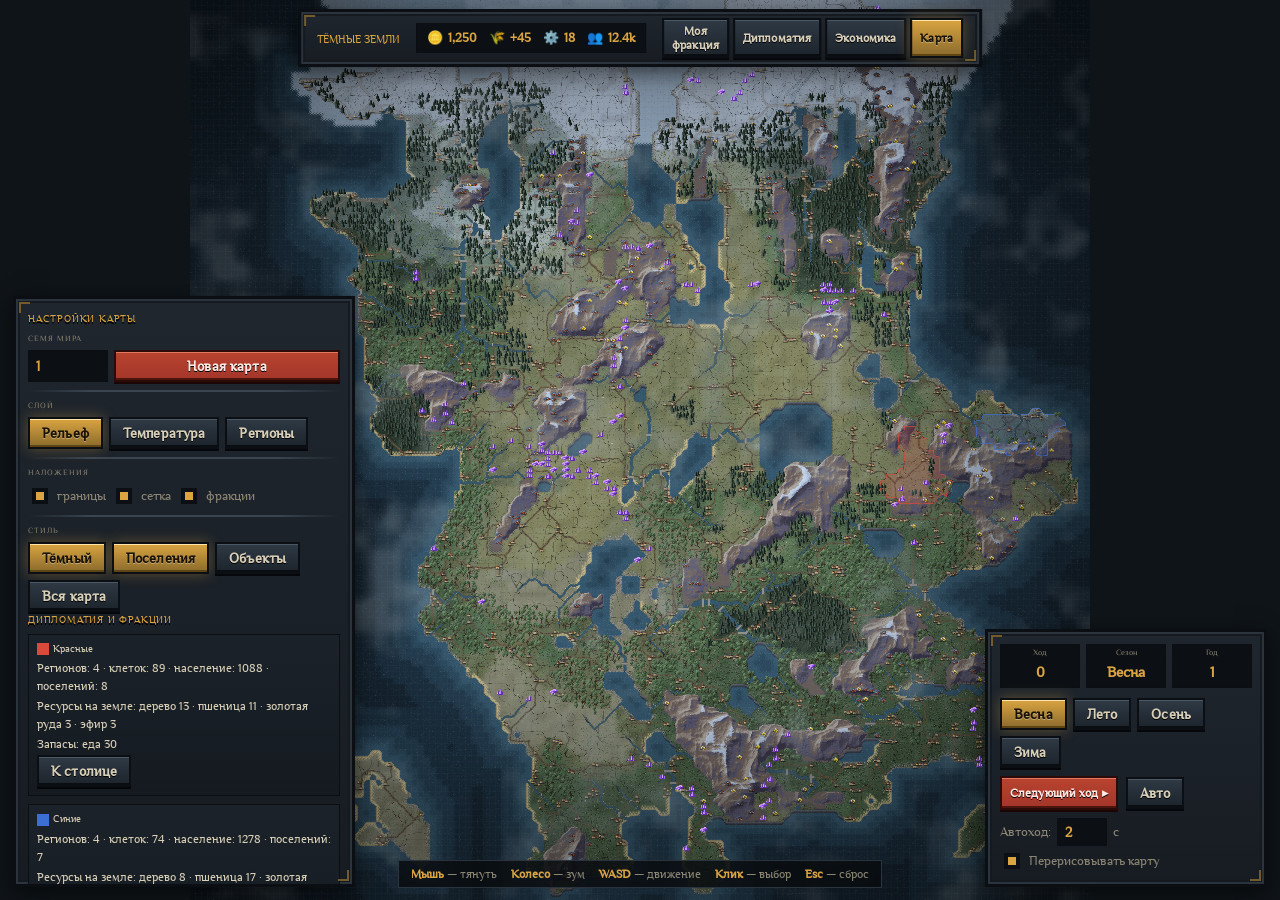
==== index.html @ 21c71eff "ui updates" ====
<!DOCTYPE html>
<html lang="ru">
<head>
<meta charset="utf-8">
<meta name="viewport" content="width=device-width, initial-scale=1">
<meta name="color-scheme" content="dark">
<title>Тёмные земли — генератор карты</title>

<link href="style.css" rel="stylesheet">
</head>
<body>

<!-- ===================== ЦЕНТРАЛЬНОЕ ИГРОВОЕ ПОЛЕ ===================== -->
<main class="board">
    <div class="viewport">
        <canvas id="map" tabindex="0" aria-label="Карта мира"></canvas>
        <div class="legend">
            <span><b>Мышь</b> — тянуть</span>
            <span><b>Колесо</b> — зум</span>
            <span><b>WASD</b> — движение</span>
            <span><b>Клик</b> — выбор</span>
            <span><b>Esc</b> — сброс</span>
        </div>
    </div>
</main>

<!-- ===================== ВЕРХНЯЯ ПАНЕЛЬ (ГОЛОВА) ===================== -->
<header class="topbar frame">
    <div class="brand">
        <h1>Тёмные Земли</h1>
    </div>

    <!-- Ресурсы (заглушка) -->
    <div class="resources-bar">
        <div class="res-item" title="Золото"><span class="icon">🪙</span><span class="val">1,250</span></div>
        <div class="res-item" title="Еда"><span class="icon">🌾</span><span class="val">+45</span></div>
        <div class="res-item" title="Производство"><span class="icon">⚙️</span><span class="val">18</span></div>
        <div class="res-item" title="Население"><span class="icon">👥</span><span class="val">12.4k</span></div>
    </div>

    <!-- Кнопки вызова окон -->
    <div class="nav-buttons">
        <button id="btn-my-faction">Моя фракция</button>
        <button id="btn-diplomacy">Дипломатия</button>
        <button id="btn-economy">Экономика</button>
        <button id="btn-map-settings" aria-pressed="true">Карта</button>
        <button id="btn-region" hidden>Регион</button>
    </div>
</header>

<!-- ===================== ЛЕВАЯ НИЖНЯЯ ПАНЕЛЬ: ДИНАМИЧЕСКИЕ ОКНА ===================== -->
<aside class="bottom-left-hud frame">
    <div class="window-content scroll">
        
        <!-- 1. Настройки Карты -->
        <section id="win-map-settings">
            <h2 class="panel-title">Настройки Карты</h2>
            <div class="group">
                <span class="label">Семя мира</span>
                <input id="seed" type="number" value="1" aria-label="Семя мира">
                <button id="generate" class="primary grow">Новая карта</button>
            </div>
            <div class="hr"></div>
            <div class="group">
                <span class="label">Слой</span>
                <button data-view="terrain" aria-pressed="true">Рельеф</button>
                <button data-view="temperature" aria-pressed="false">Температура</button>
                <button data-view="regions" aria-pressed="false">Регионы</button>
            </div>
            <div class="hr"></div>
            <div class="group">
                <span class="label">Наложения</span>
                <label><input type="checkbox" id="borders" checked>границы</label>
                <label><input type="checkbox" id="grid" checked>сетка</label>
                <label><input type="checkbox" id="factions-toggle" checked>фракции</label>
            </div>
            <div class="hr"></div>
            <div class="group">
                <span class="label">Стиль</span>
                <button id="mood" aria-pressed="true">Тёмный</button>
                <button id="settlements" aria-pressed="true">Поселения</button>
                <button id="demo-objects" aria-pressed="false">Объекты</button>
            </div>
            <div class="row" style="margin-top: 6px;">
                <button id="fit" class="grow">Вся карта</button>
            </div>
        </section>

        <!-- 2. Дипломатия и Фракции -->
        <section id="factions-panel" hidden>
            <h2 class="panel-title">Дипломатия и Фракции</h2>
            <div id="factions" aria-label="Фракции"></div>
        </section>

        <!-- 3. Моя Фракция (Заглушка) -->
        <section id="win-my-faction" hidden>
            <h2 class="panel-title">Моя Фракция</h2>
            <div class="placeholder-box">
                <p><b>Королевство Ворн</b></p>
                <p>Правитель: Лорд Морган</p>
                <p>Стабильность: 85%</p>
                <p>Военная мощь: 1,420</p>
            </div>
        </section>

        <!-- 4. Экономика (Заглушка) -->
        <section id="win-economy" hidden>
            <h2 class="panel-title">Экономика</h2>
            <div class="placeholder-box">
                <p>Налоги: 12% (+140g)</p>
                <p>Содержание армии: -80g</p>
                <p>Торговые пути: 3 / 5</p>
                <p>Чистый доход: +60g / ход</p>
            </div>
        </section>

        <!-- 5. Детали Выбранного Региона -->
        <section id="win-region" hidden>
            <div id="selection" class="selection" hidden></div>
            <div id="owner-controls" class="group" hidden style="margin-top: 6px;"></div>
        </section>

    </div>
</aside>

<!-- ===================== ПРАВАЯ НИЖНЯЯ ПАНЕЛЬ: УПРАВЛЕНИЕ ХОДОМ ===================== -->
<aside class="bottom-right-hud frame">
    <span id="turn-status" hidden aria-live="polite">Ход 0</span>
    
    <div class="clock-display" role="group" aria-label="Время игры">
        <div class="chip"><span class="k">Ход</span><span class="v" id="chip-turn">0</span></div>
        <div class="chip"><span class="k">Сезон</span><span class="v" id="chip-season">Лето</span></div>
        <div class="chip"><span class="k">Год</span><span class="v" id="chip-year">1</span></div>
    </div>

    <div class="group" role="group" aria-label="Перейти к сезону" style="margin-bottom: 8px;">
        <button data-season="spring" aria-pressed="false">Весна</button>
        <button data-season="summer" aria-pressed="true">Лето</button>
        <button data-season="autumn" aria-pressed="false">Осень</button>
        <button data-season="winter" aria-pressed="false">Зима</button>
    </div>

    <div class="row" style="margin-bottom: 8px;">
        <button id="next-turn" class="primary grow" style="font-size: 12px; padding: 8px;">Следующий ход ▸</button>
        <button id="auto-turns" aria-pressed="false">Авто</button>
    </div>

    <div class="row" style="font-size: 12px;">
        <label>Автоход: <input id="auto-interval" type="number" value="2" min="0.2" step="0.2"> с</label>
    </div>
    <div class="row" style="font-size: 12px; margin-top: 4px;">
        <label><input type="checkbox" id="repaint-each-turn" checked>Перерисовывать карту</label>
    </div>
</aside>

<!-- ===================== СКРИПТЫ ИГРЫ ===================== -->
<script src="map-generator.js"></script>
<script src="seasons.js"></script>
<script src="map-painter.js"></script>
<script src="sprite-renderer.js"></script>
<script src="sprite-examples.js"></script>
<script src="map-renderer.js"></script>
<script src="faction-manager.js"></script>
<script src="turn-manager.js"></script>
<script src="economy-manager.js"></script>
<script src="ui-renderer.js"></script>
<script src="main.js"></script>

<!-- ===================== МЕНЕДЖЕР ДИНАМИЧЕСКИХ ОКОН ===================== -->
<script>
document.addEventListener('DOMContentLoaded', () => {
    const windows = {
        'btn-map-settings': document.getElementById('win-map-settings'),
        'btn-diplomacy': document.getElementById('factions-panel'),
        'btn-my-faction': document.getElementById('win-my-faction'),
        'btn-economy': document.getElementById('win-economy'),
        'btn-region': document.getElementById('win-region')
    };

    const buttons = document.querySelectorAll('.nav-buttons button');

    function openWindow(activeBtnId) {
        Object.keys(windows).forEach(btnId => {
            const win = windows[btnId];
            const btn = document.getElementById(btnId);
            if (win) {
                if (btnId === activeBtnId) {
                    win.removeAttribute('hidden');
                    if (btn) btn.setAttribute('aria-pressed', 'true');
                } else {
                    win.setAttribute('hidden', '');
                    if (btn) btn.setAttribute('aria-pressed', 'false');
                }
            }
        });
    }

    buttons.forEach(btn => {
        btn.addEventListener('click', () => {
            openWindow(btn.id);
        });
    });

    // Автоматическое переключение на окно региона при выборе клетки на карте
    const selectionDiv = document.getElementById('selection');
    if (selectionDiv) {
        const observer = new MutationObserver(() => {
            if (!selectionDiv.hasAttribute('hidden') && selectionDiv.innerText.trim() !== '') {
                const btnRegion = document.getElementById('btn-region');
                btnRegion.removeAttribute('hidden');
                openWindow('btn-region');
            }
        });
        observer.observe(selectionDiv, { attributes: true, childList: true, subtree: true });
    }
});
</script>
</body>
</html>
---- style.css ----
/* ============================================================
   ПЕРЕМЕННЫЕ И ОСНОВА
   ============================================================ */
   :root {
    --void: #07090c;
    --panel: #171c22;
    --panel-2: #1f262e;
    --panel-3: #262f38;
    --edge: #3b4753;
    --edge-dark: #0b0e12;
    --ink: #d8cfb8;
    --ink-dim: #8b8574;
    --gold: #d9a441;
    --gold-dim: #8a6a2c;
    --gold-glow: rgba(217, 164, 65, .35);
    --blood: #a3352a;
    --moss: #6f8a4a;
    --ether: #9b6dd6;
    --font-pixel: 'philosopher', 'Courier New', monospace;
    --font-text: 'philosopher', 'Trebuchet MS', Verdana, sans-serif;
}
@font-face {
    font-family: 'philosopher';
    src: url('font/philosopher.regular.ttf') format('truetype');
    font-weight: normal;
    font-style: normal;
}

* { box-sizing: border-box; }
[hidden] { display: none !important; }

html, body { 
    height: 100%; 
    width: 100%;
    margin: 0;
    overflow: hidden;
    background: var(--void);
    color: var(--ink);
    font: 16px/1.5 var(--font-text);
    -webkit-font-smoothing: antialiased;
}

/* ============================================================
   РАМКИ И ПАНЕЛИ
   ============================================================ */
.frame {
    position: relative;
    z-index: 10;
    background: linear-gradient(180deg, var(--panel-2), var(--panel));
    border: 2px solid var(--edge-dark);
    box-shadow:
        inset 0 0 0 2px #2b333c,
        inset 0 0 0 4px #141a20,
        inset 0 1px 0 0 #46535f,
        inset 0 -2px 0 0 #05070a,
        0 0 0 1px var(--edge-dark),
        0 6px 22px rgba(0, 0, 0, .6);
}
.frame::before, .frame::after {
    content: '';
    position: absolute;
    width: 9px; height: 9px;
    pointer-events: none;
    border: 2px solid var(--gold-dim);
    opacity: .8;
}
.frame::before { top: 3px; left: 3px; border-right: 0; border-bottom: 0; }
.frame::after { bottom: 3px; right: 3px; border-left: 0; border-top: 0; }

.panel-title {
    margin: 0 0 8px 0;
    font: 10px/1.4 var(--font-pixel);
    letter-spacing: .08em;
    text-transform: uppercase;
    color: var(--gold);
    text-shadow: 0 2px 0 #000;
}

/* ============================================================
   КНОПКИ И ЭЛЕМЕНТЫ ВВОДА
   ============================================================ */
button, input, select { font-family: var(--font-text); color: var(--ink); }

button {
    font-size: 14px;
    font-weight: 600;
    letter-spacing: .01em;
    background: linear-gradient(180deg, #2f3a45, #1c232b);
    border: 2px solid var(--edge-dark);
    box-shadow: inset 0 1px 0 0 #4b5866, inset 0 -2px 0 0 #0a0d11, 0 2px 0 #05070a;
    padding: 6px 12px;
    cursor: pointer;
    transition: background .12s, color .12s, transform .04s;
    text-shadow: 0 1px 0 #000;
}
button:hover { background: linear-gradient(180deg, #3a4653, #232c35); }
button:active { transform: translateY(1px); }
button[aria-pressed=true] {
    background: linear-gradient(180deg, var(--gold), var(--gold-dim));
    color: #1a1206;
    text-shadow: 0 1px 0 rgba(255, 255, 255, .35);
    box-shadow: inset 0 1px 0 0 #ffe6a8, inset 0 -2px 0 0 #5c4415, 0 0 14px var(--gold-glow);
}
button.primary {
    background: linear-gradient(180deg, #b8442f, var(--blood));
    color: #ffe9e2;
    border-color: #2a0b07;
    box-shadow: inset 0 1px 0 0 #e07a62, inset 0 -2px 0 0 #4d150e, 0 2px 0 #1a0604;
}
button.primary:hover { background: linear-gradient(180deg, #c9503a, #b03a2d); }

input[type=number] {
    width: 80px;
    font-size: 14px;
    background: #0c1014;
    border: 2px solid var(--edge-dark);
    padding: 4px 6px;
    color: var(--gold);
    font-weight: 600;
}
input#auto-interval { width: 50px; }

input[type=checkbox] {
    appearance: none;
    width: 16px; height: 16px;
    background: #0c1014;
    border: 2px solid var(--edge-dark);
    display: grid;
    place-content: center;
    cursor: pointer;
}
input[type=checkbox]::after {
    content: ''; width: 8px; height: 8px;
    background: var(--gold);
    transform: scale(0);
    transition: transform .1s;
}
input[type=checkbox]:checked::after { transform: scale(1); }

label {
    color: var(--ink-dim);
    display: inline-flex;
    gap: 6px;
    align-items: center;
    font-size: 13px;
    cursor: pointer;
    user-select: none;
}

.group { display: flex; flex-wrap: wrap; gap: 6px; }
.group .label {
    flex-basis: 100%;
    font: 8px/1.4 var(--font-pixel);
    color: var(--ink-dim);
    letter-spacing: .12em;
    text-transform: uppercase;
}
.group .grow { flex: 1; }
.row { display: flex; gap: 8px; align-items: center; }
.hr { height: 2px; margin: 8px 0; background: linear-gradient(90deg, transparent, #3a4550 20%, #3a4550 80%, transparent); }

/* Скроллбар */
.scroll { scrollbar-width: thin; scrollbar-color: var(--gold-dim) transparent; }
.scroll::-webkit-scrollbar { width: 6px; }
.scroll::-webkit-scrollbar-track { background: #0b0e12; }
.scroll::-webkit-scrollbar-thumb { background: #3a4550; }

/* ============================================================
   ПОЛНОЭКРАННАЯ КАРТА
   ============================================================ */
.board {
    position: absolute;
    top: 0; left: 0; right: 0; bottom: 0;
    z-index: 1;
}
.viewport { width: 100%; height: 100%; }
#map {
    display: block;
    width: 100%; height: 100%;
    cursor: grab;
    touch-action: none;
    background: #0a0d11;
    image-rendering: pixelated;
}
#map.dragging { cursor: grabbing; }

.legend {
    position: absolute;
    bottom: 12px; left: 50%;
    transform: translateX(-50%);
    display: flex; gap: 14px;
    padding: 4px 12px;
    font-size: 12px;
    color: var(--ink-dim);
    background: rgba(9, 12, 16, .85);
    border: 1px solid #2b333c;
    pointer-events: none;
    z-index: 5;
}
.legend b { color: var(--gold); }

/* ============================================================
   ШАПКА (ВЕРХНЯЯ ПАНЕЛЬ ПО ЦЕНТРУ)
   ============================================================ */
.topbar {
    position: absolute;
    top: 10px; left: 50%;
    transform: translateX(-50%);
    display: flex;
    align-items: center;
    gap: 16px;
    padding: 6px 16px;
    z-index: 10;
}
.brand h1 {
    margin: 0;
    font: 11px/1 var(--font-pixel);
    color: var(--gold);
    text-transform: uppercase;
    white-space: nowrap;
}

/* Ресурсы */
.resources-bar {
    display: flex;
    gap: 12px;
    padding: 4px 10px;
    background: #0c1014;
    border: 1px solid var(--edge-dark);
}
.res-item {
    display: flex;
    align-items: center;
    gap: 5px;
    font-size: 13px;
    font-weight: bold;
}
.res-item .val { color: var(--gold); }

.nav-buttons { display: flex; gap: 4px; }
.nav-buttons button { font-size: 12px; padding: 4px 8px; }

/* ============================================================
   ПРАВЫЙ НИЖНИЙ УГОЛ: УПРАВЛЕНИЕ ВРЕМЕНЕМ И ХОДАМИ
   ============================================================ */
.bottom-right-hud {
    position: absolute;
    right: 14px; bottom: 14px;
    width: 280px;
    padding: 12px;
    z-index: 10;
}
.clock-display {
    display: flex;
    gap: 6px;
    margin-bottom: 10px;
}
.clock-display .chip {
    flex: 1;
    display: flex;
    flex-direction: column;
    align-items: center;
    padding: 4px;
    background: #0c1014;
    border: 1px solid var(--edge-dark);
}
.clock-display .chip .k { font: 8px/1 var(--font-pixel); color: var(--ink-dim); margin-bottom: 4px; }
.clock-display .chip .v { font-size: 15px; font-weight: bold; color: var(--gold); }

#turn-status {
    position: absolute;
    top: -30px; right: 0;
    font-size: 12px;
    color: #ffb4a6;
    background: rgba(60, 14, 10, .95);
    padding: 2px 8px;
    border: 1px solid #5c1a12;
}

/* ============================================================
   ЛЕВЫЙ НИЖНИЙ УГОЛ: ДИНАМИЧЕСКИЕ ОКНА И ДЕТАЛИ РЕГИОНА
   ============================================================ */
.bottom-left-hud {
    position: absolute;
    left: 14px; bottom: 14px;
    width: 340px;
    z-index: 10;
}
.window-content {
    max-height: 65vh;
    overflow-y: auto;
    padding: 12px;
}

/* ============================================================
   СТИЛИ ДЛЯ КАРТОЧЕК ВЫБРАННОГО РЕГИОНА И КЛЕТКИ
   ============================================================ */

/* Контейнер выделения */
.selection {
    padding: 0 !important;
    background: transparent !important;
    border: none !important;
    box-shadow: none !important;
}
.selection::before {
    display: none !important; /* Убираем стандартную надпись "ВЫБРАННЫЙ РЕГИОН" */
}

/* Карточка отдельной клетки */
.tile-card {
    background: #12161b;
    border: 1px solid var(--edge-dark);
    padding: 8px 10px;
    margin-bottom: 8px;
    box-shadow: inset 0 1px 0 rgba(255,255,255,0.05);
}
.tile-card-header {
    display: flex;
    justify-content: space-between;
    align-items: center;
    margin-bottom: 6px;
    font-size: 12px;
}
.tile-coords {
    font-weight: bold;
    color: var(--gold);
    text-transform: capitalize;
}
.tile-kind {
    color: var(--ink-dim);
    font-size: 11px;
}
.tile-stats-grid {
    display: flex;
    flex-wrap: wrap;
    gap: 6px 12px;
    font-size: 12px;
}
.stat-item .stat-label {
    color: var(--ink-dim);
    margin-right: 4px;
}
.stat-item .stat-val {
    color: var(--ink);
}
.stat-item .stat-val.highlight {
    color: var(--gold);
    font-weight: 600;
}

.region-card {
    margin-bottom: 8px;
    padding-top: 160px;
}

.region-card-header {
    display: flex;
    flex-direction: column;
    gap: 6px;
    margin-top: 8px;
    padding-bottom: 6px;
    border-bottom: 1px solid #2d3742;
}

.region-title-row {
    display: flex;
    justify-content: space-between;
    align-items: center;
}

.region-id {
    background: var(--panel);
    font-size: 11px;
    padding: 2px 6px;
    border-radius: 2px;
    border: 1px solid var(--edge);
    box-shadow: 0 2px 4px rgba(0,0,0,0.8);
}
/* Баннер региона с динамической картинкой */
.region-banner {
    position: absolute;
    height: 172px;
    background-size: cover;
    background-position: center;
    display: flex;
    align-items: flex-end;
    justify-content: space-between;
    padding: 8px;
    top: 0;
    left: 0;
    width: 100%;
    z-index: -1;
    box-shadow: inset 0px 0px 0px 2px #2b333c;
}

.region-banner-overlay {
    position: absolute;
    top: 0; left: 0; right: 0; bottom: 0;
    /*background: linear-gradient(180deg, rgba(7,9,12,0.2) 0%, rgba(7,9,12,0.85) 100%);*/
    pointer-events: none;
}

.region-banner .biome-badge {
    position: relative;
    z-index: 2;
    box-shadow: 0 2px 4px rgba(0,0,0,0.8);
}
/* Бейджи биомов для шапки */
.biome-badge {
    font-size: 11px;
    padding: 2px 6px;
    border-radius: 2px;
    background: #28323c;
    color: var(--ink);
    border: 1px solid var(--edge);
}
.biome-tundra { background: #3b5066; color: #d0e4f7; }
.biome-taiga { background: #1c3b2b; color: #a3e0be; }
.biome-plains { background: #334d28; color: #c4f0b2; }
.biome-steppe { background: #5c522e; color: #f2e29d; }
.biome-desert { background: #614322; color: #f5cf95; }
.biome-savanna { background: #524727; color: #e6d396; }

/* Принадлежность фракции */
.owner-badge {
    display: inline-block;
    padding: 2px 8px;
    font-size: 12px;
    font-weight: bold;
    background: rgba(0,0,0,0.4);
    border: 1px solid;
}
.owner-neutral {
    font-size: 12px;
    color: var(--ink-dim);
    font-style: italic;
}
.owner-partial {
    font-size: 11px;
    color: #e0a353;
}

/* Секции внутри карточки */
.region-resources-section, .region-details-section {
    margin-top: 8px;
    padding-top: 6px;
    border-top: 1px dashed #2d3742;
}

.section-subtitle {
    font: 8px/1 var(--font-pixel);
    color: var(--ink-dim);
    letter-spacing: .08em;
    text-transform: uppercase;
    margin-bottom: 6px;
}

/* Сетка фиксированных ресурсов наверх */
.region-stats-grid {
    display: grid;
    grid-template-columns: repeat(4, 1fr);
    gap: 4px;
}

.stat-box {
    background: #0c1014;
    border: 1px solid var(--edge-dark);
    padding: 5px 2px;
    text-align: center;
}

.stat-box .stat-num {
    display: block;
    font-size: 13px;
    font-weight: bold;
    color: var(--gold);
}
.stat-box .stat-num span {
    font-size: 15px;
    vertical-align: central;
}

.stat-box .stat-sub {
    display: block;
    font-size: 10px;
    color: var(--ink-dim);
    margin-top: 2px;
}

/* Детали территории внизу */
.region-meta-info {
    display: flex;
    flex-wrap: wrap;
    gap: 6px 12px;
    font-size: 12px;
    color: var(--ink-dim);
}

.region-meta-info span {
    color: var(--ink);
}

.feature-tag {
    font-size: 11px;
    background: #122438;
    color: #82b3e8;
    border: 1px solid #23456b;
    padding: 2px 6px;
}

/* ФРАКЦИИ И ДИПЛОМАТИЯ */
#factions { display: flex; flex-direction: column; gap: 8px; }
.faction {
    padding: 8px;
    background: linear-gradient(180deg, #1b2229, #141a20);
    border: 1px solid var(--edge-dark);
}
.faction h2 { margin: 0 0 4px; font: 10px/1 var(--font-pixel); }
.faction p { margin: 2px 0; font-size: 12px; }
.swatch { width: 12px; height: 12px; display: inline-block; vertical-align: middle; margin-right: 4px; }

/* ЗАГЛУШКИ ДЛЯ ОКОН */
.placeholder-box {
    padding: 12px;
    background: #0c1014;
    border: 1px dashed var(--edge);
    text-align: center;
    color: var(--ink-dim);
    font-size: 13px;
}
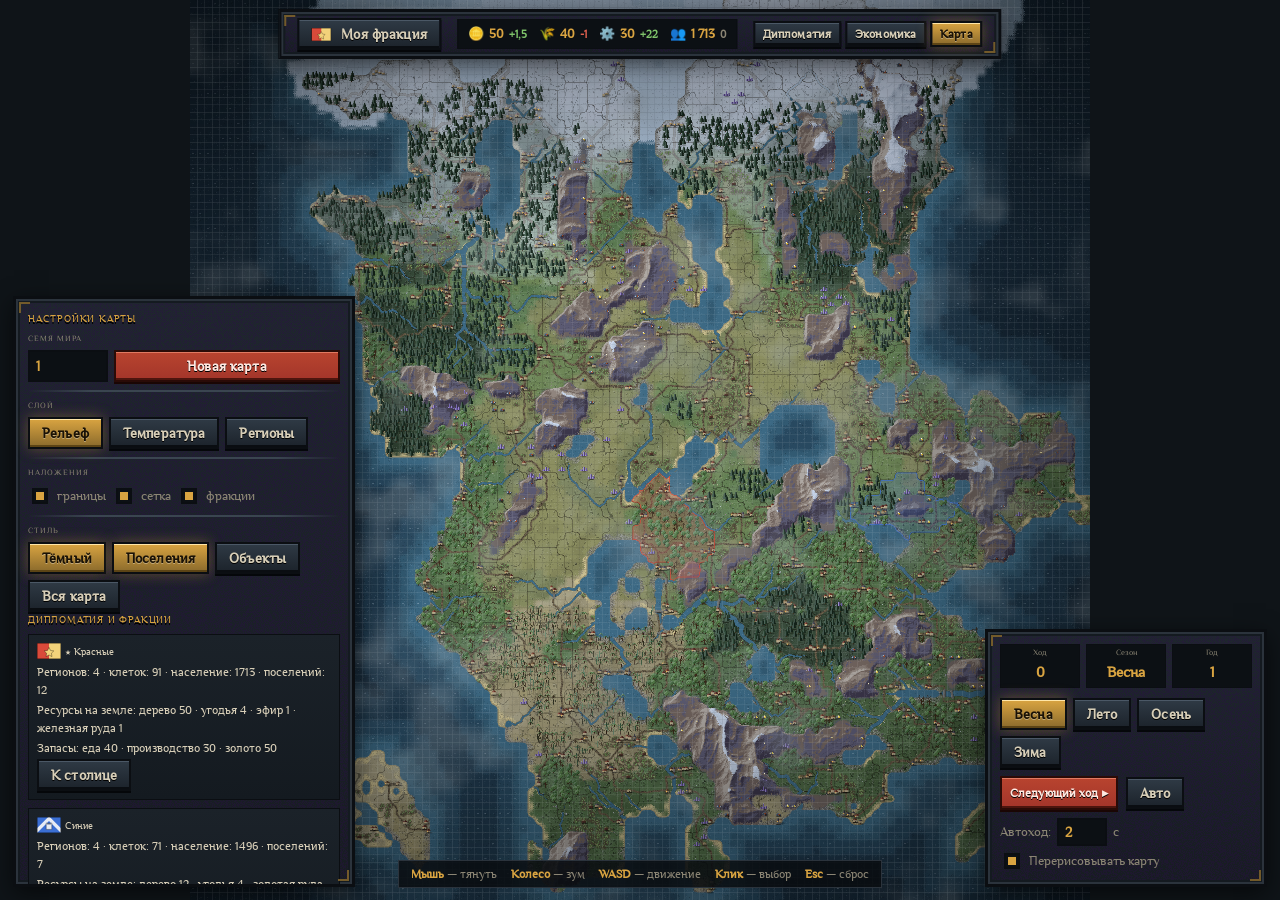
==== commit 18c09895: "economy enriched" ====
--- a/index.html
+++ b/index.html
@@ -26,21 +26,12 @@
 
 <!-- ===================== ВЕРХНЯЯ ПАНЕЛЬ (ГОЛОВА) ===================== -->
 <header class="topbar frame">
-    <div class="brand">
-        <h1>Тёмные Земли</h1>
-    </div>
-
-    <!-- Ресурсы (заглушка) -->
-    <div class="resources-bar">
-        <div class="res-item" title="Золото"><span class="icon">🪙</span><span class="val">1,250</span></div>
-        <div class="res-item" title="Еда"><span class="icon">🌾</span><span class="val">+45</span></div>
-        <div class="res-item" title="Производство"><span class="icon">⚙️</span><span class="val">18</span></div>
-        <div class="res-item" title="Население"><span class="icon">👥</span><span class="val">12.4k</span></div>
-    </div>
+    <button id="btn-my-faction">Моя фракция</button>
+    <!-- Ресурсы фракции игрока: золото, еда, производство, население (наполняет main.js, см. SECTION: PLAYER) -->
+    <div class="resources-bar" id="resources-bar" hidden></div>
 
     <!-- Кнопки вызова окон -->
     <div class="nav-buttons">
-        <button id="btn-my-faction">Моя фракция</button>
         <button id="btn-diplomacy">Дипломатия</button>
         <button id="btn-economy">Экономика</button>
         <button id="btn-map-settings" aria-pressed="true">Карта</button>
@@ -95,23 +86,13 @@
         <!-- 3. Моя Фракция (Заглушка) -->
         <section id="win-my-faction" hidden>
             <h2 class="panel-title">Моя Фракция</h2>
-            <div class="placeholder-box">
-                <p><b>Королевство Ворн</b></p>
-                <p>Правитель: Лорд Морган</p>
-                <p>Стабильность: 85%</p>
-                <p>Военная мощь: 1,420</p>
-            </div>
+            <div id="my-faction" class="my-faction"></div>
         </section>
 
         <!-- 4. Экономика (Заглушка) -->
         <section id="win-economy" hidden>
             <h2 class="panel-title">Экономика</h2>
-            <div class="placeholder-box">
-                <p>Налоги: 12% (+140g)</p>
-                <p>Содержание армии: -80g</p>
-                <p>Торговые пути: 3 / 5</p>
-                <p>Чистый доход: +60g / ход</p>
-            </div>
+            <div id="economy" class="economy"></div>
         </section>
 
         <!-- 5. Детали Выбранного Региона -->
@@ -163,6 +144,7 @@
 <script src="faction-manager.js"></script>
 <script src="turn-manager.js"></script>
 <script src="economy-manager.js"></script>
+<script src="faction-economy.js"></script>
 <script src="ui-renderer.js"></script>
 <script src="main.js"></script>
 
@@ -177,7 +159,7 @@
         'btn-region': document.getElementById('win-region')
     };
 
-    const buttons = document.querySelectorAll('.nav-buttons button');
+    const buttons = document.querySelectorAll('.nav-buttons button, #btn-my-faction');   // «Моя фракция» стоит вне .nav-buttons
 
     function openWindow(activeBtnId) {
         Object.keys(windows).forEach(btnId => {
--- a/style.css
+++ b/style.css
@@ -1,4 +1,3 @@
-
 /* ============================================================
    ПЕРЕМЕННЫЕ И ОСНОВА
    ============================================================ */
@@ -17,6 +16,8 @@
     --blood: #a3352a;
     --moss: #6f8a4a;
     --ether: #9b6dd6;
+    --up: #7fc46a;
+    --down: #e0604f;
     --font-pixel: 'philosopher', 'Courier New', monospace;
     --font-text: 'philosopher', 'Trebuchet MS', Verdana, sans-serif;
 }
@@ -47,7 +48,7 @@
 .frame {
     position: relative;
     z-index: 10;
-    background: linear-gradient(180deg, var(--panel-2), var(--panel));
+    background: url("assets/noise-filter.svg"), linear-gradient(180deg, var(--panel-2), var(--panel));
     border: 2px solid var(--edge-dark);
     box-shadow:
         inset 0 0 0 2px #2b333c,
@@ -238,6 +239,13 @@
 }
 .res-item .val { color: var(--gold); }
 
+.res-item .delta { font-size: 11px; font-weight: 600; }
+.pos { color: var(--up); }
+.neg { color: var(--down); }
+.zero { color: var(--ink-dim); }
+
+#btn-my-faction { display: inline-flex; align-items: center; gap: 6px; white-space: nowrap; }
+
 .nav-buttons { display: flex; gap: 4px; }
 .nav-buttons button { font-size: 12px; padding: 4px 8px; }
 
@@ -465,8 +473,9 @@
 }
 
 .stat-box {
-    background: #0c1014;
+    background: #12161b;
     border: 1px solid var(--edge-dark);
+    box-shadow: inset 0 1px 0 rgba(255,255,255,0.05);
     padding: 5px 2px;
     text-align: center;
 }
@@ -521,6 +530,41 @@
 .faction p { margin: 2px 0; font-size: 12px; }
 .swatch { width: 12px; height: 12px; display: inline-block; vertical-align: middle; margin-right: 4px; }
 
+/* ФЛАГ ФРАКЦИИ */
+.flag { display: inline-flex; vertical-align: middle; line-height: 0; margin-right: 4px; flex: none; }
+.flag svg { display: block; }
+.faction h2 { display: flex; align-items: center; gap: 4px; }
+.faction h2 .flag { margin-right: 0; }
+
+/* ОКНО «МОЯ ФРАКЦИЯ» */
+.my-faction-head { display: flex; align-items: center; gap: 12px; margin-bottom: 8px; }
+.my-faction-head .flag { margin: 0; }
+.my-faction-name { font-size: 18px; font-weight: 700; color: var(--gold); text-shadow: 0 2px 0 #000; }
+.my-faction-colors { display: flex; gap: 10px; margin-top: 4px; font-size: 12px; color: var(--ink-dim); }
+.color-chip { display: inline-flex; align-items: center; gap: 4px; }
+.color-chip .swatch { margin: 0; border: 1px solid var(--edge-dark); }
+.kv-list { display: grid; grid-template-columns: 1fr 1fr; gap: 2px 14px; margin-bottom: 8px; font-size: 13px; }
+.kv-row { display: flex; justify-content: space-between; gap: 6px; border-bottom: 1px dashed #2d3742; color: var(--ink-dim); }
+.kv-row b { color: var(--ink); }
+.my-faction .region-stats-grid { grid-template-columns: repeat(5, 1fr); }
+.my-faction .group { margin-top: 8px; }
+
+/* ОКНО «ЭКОНОМИКА» */
+.eco-season { margin-bottom: 8px; font-size: 12px; color: var(--ink-dim); }
+.eco-box { margin-bottom: 8px; padding: 6px 8px; background: #12161b; border: 1px solid var(--edge-dark); border-left: 4px solid var(--edge); box-shadow: inset 0 1px 0 rgba(255, 255, 255, .05); }
+.eco-gold { border-left-color: var(--gold); }
+.eco-food { border-left-color: var(--moss); }
+.eco-production { border-left-color: var(--blood); }
+.eco-population { border-left-color: #4aa8b0; }
+.eco-title { display: flex; justify-content: space-between; align-items: baseline; gap: 8px; font-size: 13px; font-weight: 700; }
+.eco-value { display: inline-flex; gap: 5px; align-items: baseline; color: var(--gold); white-space: nowrap; }
+.eco-value .delta { font-size: 12px; }
+.eco-details { margin-top: 4px; font-size: 12px; color: var(--ink-dim); }
+.eco-details summary { cursor: pointer; color: #74a9d8; outline: none; }
+.eco-row { display: flex; justify-content: space-between; gap: 8px; margin-top: 3px; border-bottom: 1px dashed #2d3742; padding-bottom: 2px; }
+.eco-row b { white-space: nowrap; }
+.eco-note { margin-top: 6px; font-size: 12px; color: var(--ink-dim); }
+
 /* ЗАГЛУШКИ ДЛЯ ОКОН */
 .placeholder-box {
     padding: 12px;
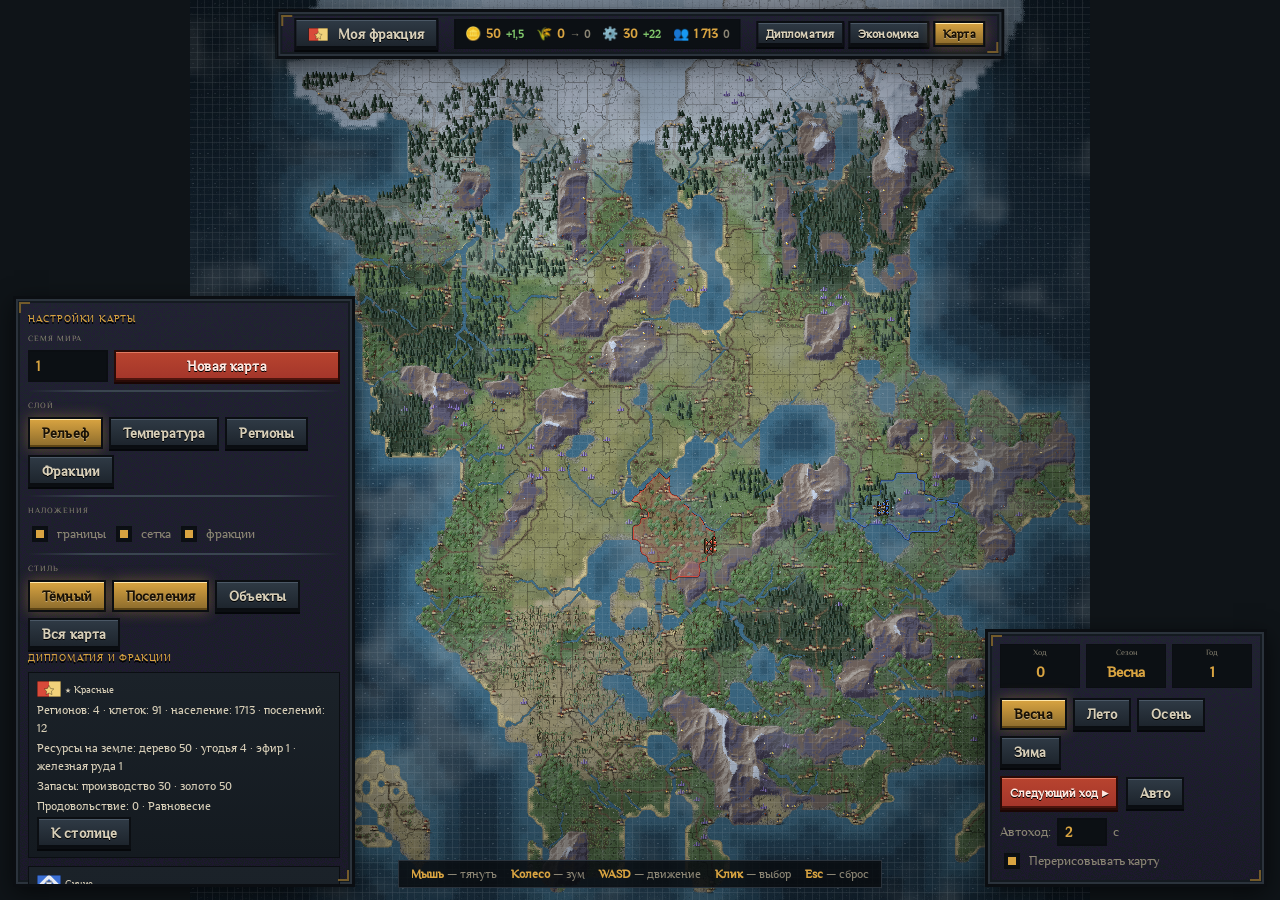
==== commit 38a18c00: "army fix" ====
--- a/index.html
+++ b/index.html
@@ -57,6 +57,7 @@
                 <button data-view="terrain" aria-pressed="true">Рельеф</button>
                 <button data-view="temperature" aria-pressed="false">Температура</button>
                 <button data-view="regions" aria-pressed="false">Регионы</button>
+                <button data-view="factions" aria-pressed="false" title="Политическая карта: серая местность, заливка цветом фракций, границы со статусом отношений">Фракции</button>
             </div>
             <div class="hr"></div>
             <div class="group">
@@ -81,6 +82,7 @@
         <section id="factions-panel" hidden>
             <h2 class="panel-title">Дипломатия и Фракции</h2>
             <div id="factions" aria-label="Фракции"></div>
+            <div id="diplomacy-log" class="diplomacy-log" hidden></div>
         </section>
 
         <!-- 3. Моя Фракция (Заглушка) -->
@@ -97,7 +99,10 @@
 
         <!-- 5. Детали Выбранного Региона -->
         <section id="win-region" hidden>
+            <div id="army-controls" class="group army-controls" hidden></div>
+            <div id="build-controls" class="group build-controls" hidden></div>
             <div id="selection" class="selection" hidden></div>
+            <div id="edict-controls" class="edict-controls" hidden></div>
             <div id="owner-controls" class="group" hidden style="margin-top: 6px;"></div>
         </section>
 
@@ -145,6 +150,9 @@
 <script src="turn-manager.js"></script>
 <script src="economy-manager.js"></script>
 <script src="faction-economy.js"></script>
+<script src="construction-manager.js"></script>
+<script src="army-manager.js"></script>
+<script src="diplomacy-manager.js"></script>
 <script src="ui-renderer.js"></script>
 <script src="main.js"></script>
 
--- a/style.css
+++ b/style.css
@@ -239,6 +239,7 @@
 }
 .res-item .val { color: var(--gold); }
 
+.res-item { white-space: nowrap; }
 .res-item .delta { font-size: 11px; font-weight: 600; }
 .pos { color: var(--up); }
 .neg { color: var(--down); }
@@ -552,6 +553,8 @@
 /* ОКНО «ЭКОНОМИКА» */
 .eco-season { margin-bottom: 8px; font-size: 12px; color: var(--ink-dim); }
 .eco-box { margin-bottom: 8px; padding: 6px 8px; background: #12161b; border: 1px solid var(--edge-dark); border-left: 4px solid var(--edge); box-shadow: inset 0 1px 0 rgba(255, 255, 255, .05); }
+.eco-food .eco-title { flex-wrap: wrap; }
+.eco-food .eco-value { flex-basis: 100%; flex-wrap: wrap; white-space: normal; margin-top: 2px; }
 .eco-gold { border-left-color: var(--gold); }
 .eco-food { border-left-color: var(--moss); }
 .eco-production { border-left-color: var(--blood); }
@@ -565,6 +568,47 @@
 .eco-row b { white-space: nowrap; }
 .eco-note { margin-top: 6px; font-size: 12px; color: var(--ink-dim); }
 
+/* ВСПЛЫВАЮЩЕЕ СООБЩЕНИЕ (отказ приказа, итог предложения) */
+#toast { position: fixed; left: 50%; bottom: 56px; transform: translateX(-50%); z-index: 40; max-width: 520px; padding: 6px 14px; font-size: 13px; color: #ffb4a6; background: rgba(60, 14, 10, .95); border: 1px solid #5c1a12; box-shadow: 0 6px 22px rgba(0, 0, 0, .6); pointer-events: none; }
+
+/* ДИПЛОМАТИЯ: ОТНОШЕНИЯ И ДЕЙСТВИЯ */
+.opinion { margin: 4px 0 6px; }
+.opinion-head { display: flex; justify-content: space-between; gap: 8px; font-size: 12px; font-weight: 700; }
+.opinion-state { font-weight: 400; color: var(--ink-dim); }
+.opinion-bar { position: relative; height: 8px; margin-top: 3px; background: #0c1014; border: 1px solid var(--edge-dark); }
+.opinion-fill { position: absolute; top: 0; bottom: 0; background: currentColor; }
+.opinion-zero { position: absolute; left: 50%; top: -2px; bottom: -2px; width: 1px; background: var(--ink-dim); }
+.tier-friendship { color: #8be07a; } .tier-sympathy { color: var(--up); } .tier-neutral { color: var(--ink-dim); } .tier-antipathy { color: #e08a4f; } .tier-enmity { color: var(--down); }
+.diplomacy-actions { display: flex; flex-wrap: wrap; gap: 4px; margin-bottom: 6px; }
+.diplomacy-log { margin-top: 8px; padding-top: 6px; border-top: 1px dashed #2d3742; font-size: 12px; }
+.log-row { margin-top: 2px; color: var(--ink-dim); }
+.log-war, .log-break { color: var(--down); } .log-peace, .log-alliance, .log-gift { color: var(--up); } .log-refused { color: #e0a353; }
+
+/* ЯРУСЫ ПРОДОВОЛЬСТВИЯ (уровень еды) */
+.tier-abundance { color: #8be07a; }
+.tier-surplus { color: var(--up); }
+.tier-balance { color: var(--ink-dim); }
+.tier-hunger { color: #e08a4f; }
+.tier-famine { color: var(--down); }
+.res-item.tier-abundance .val, .res-item.tier-surplus .val, .res-item.tier-hunger .val, .res-item.tier-famine .val { color: inherit; }
+.res-item.tier-balance .val { color: var(--gold); }
+.res-item[class*="tier-"] .delta { color: var(--ink-dim); }
+
+/* СТРОИТЕЛЬСТВО И ЭДИКТЫ (окно региона) */
+.build-controls, .edict-controls, .army-controls { margin-top: 8px; padding-top: 6px; border-top: 1px dashed #2d3742; }
+.build-controls .label, .edict-controls .label, .army-controls .label { display: block; flex-basis: 100%; font: 8px/1.4 var(--font-pixel); color: var(--ink-dim); letter-spacing: .12em; text-transform: uppercase; }
+.army-card { flex-basis: 100%; padding: 4px 8px; background: #12161b; border: 1px solid var(--edge-dark); border-left: 4px solid #4aa8ff; }
+.army-card.foreign { border-left-color: var(--blood); }
+.army-title { font-size: 13px; font-weight: 700; color: var(--gold); }
+.army-stats { font-size: 12px; color: var(--ink-dim); }
+.build-btn { display: flex; flex-direction: column; align-items: flex-start; gap: 1px; padding: 4px 8px; font-size: 12px; text-align: left; }
+.build-btn .build-cost { font-size: 10px; font-weight: 400; color: var(--ink-dim); }
+.build-btn:disabled { opacity: .45; cursor: not-allowed; }
+.build-btn.demolish { background: linear-gradient(180deg, #4a2a26, #2c1614); }
+.edict-select { width: 100%; margin-top: 4px; background: #0c1014; border: 2px solid var(--edge-dark); padding: 4px 6px; font-size: 13px; }
+.edict-desc { margin-top: 4px; font-size: 12px; color: var(--ink-dim); }
+.edict-list .kv-row b { text-align: right; }
+
 /* ЗАГЛУШКИ ДЛЯ ОКОН */
 .placeholder-box {
     padding: 12px;
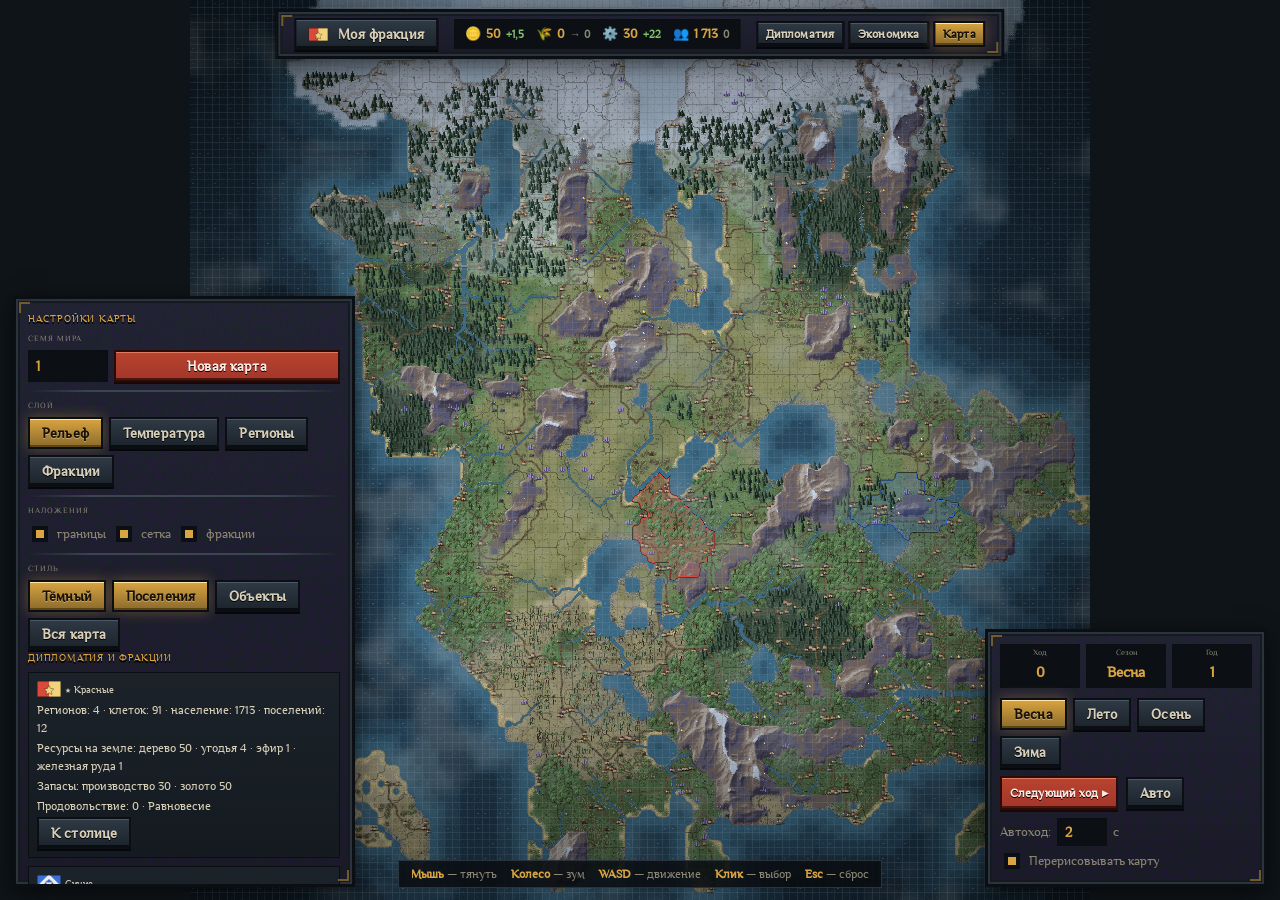
==== commit f8bc5773: "refactor: add Game facade with a global event bus (step 4) main.js created the map, renderer and six" ====
--- a/index.html
+++ b/index.html
@@ -146,6 +146,7 @@
 <script src="sprite-renderer.js"></script>
 <script src="sprite-examples.js"></script>
 <script src="map-renderer.js"></script>
+<script src="core-module.js"></script>
 <script src="faction-manager.js"></script>
 <script src="turn-manager.js"></script>
 <script src="economy-manager.js"></script>
@@ -153,6 +154,8 @@
 <script src="construction-manager.js"></script>
 <script src="army-manager.js"></script>
 <script src="diplomacy-manager.js"></script>
+<script src="army-view.js"></script>
+<script src="game.js"></script>
 <script src="ui-renderer.js"></script>
 <script src="main.js"></script>
 
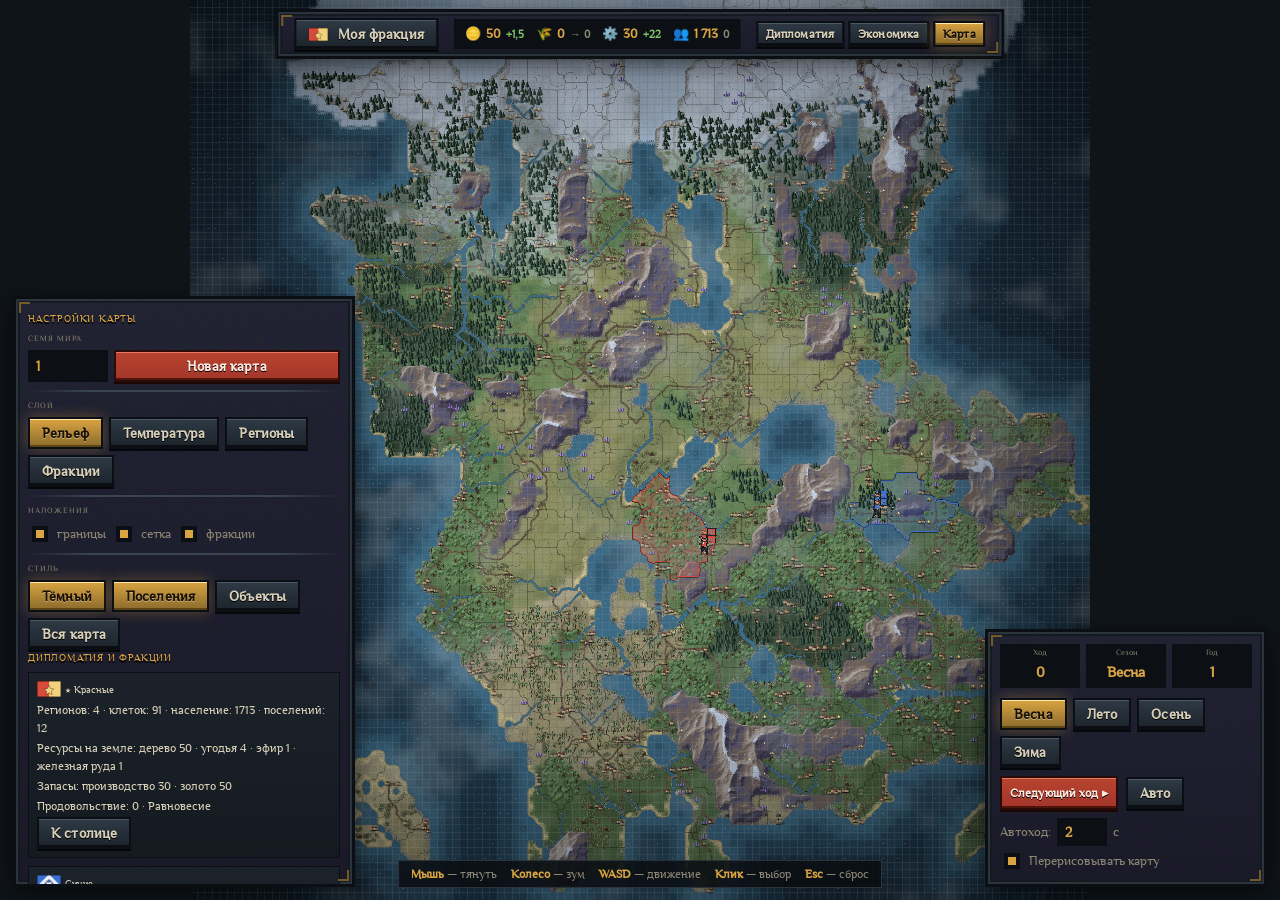
==== commit 8235027f: "Графика: спокойнее текстура, мельче деревья, растровые спрайты армий - Трава: стебли короче и мягче " ====
--- a/index.html
+++ b/index.html
@@ -145,6 +145,7 @@
 <script src="map-painter.js"></script>
 <script src="sprite-renderer.js"></script>
 <script src="sprite-examples.js"></script>
+<script src="sprite-bitmaps.js"></script>
 <script src="map-renderer.js"></script>
 <script src="core-module.js"></script>
 <script src="faction-manager.js"></script>
@@ -157,6 +158,10 @@
 <script src="army-view.js"></script>
 <script src="game.js"></script>
 <script src="ui-renderer.js"></script>
+<script src="faction-view.js"></script>
+<script src="player-view.js"></script>
+<script src="turn-view.js"></script>
+<script src="selection-view.js"></script>
 <script src="main.js"></script>
 
 <!-- ===================== МЕНЕДЖЕР ДИНАМИЧЕСКИХ ОКОН ===================== -->
